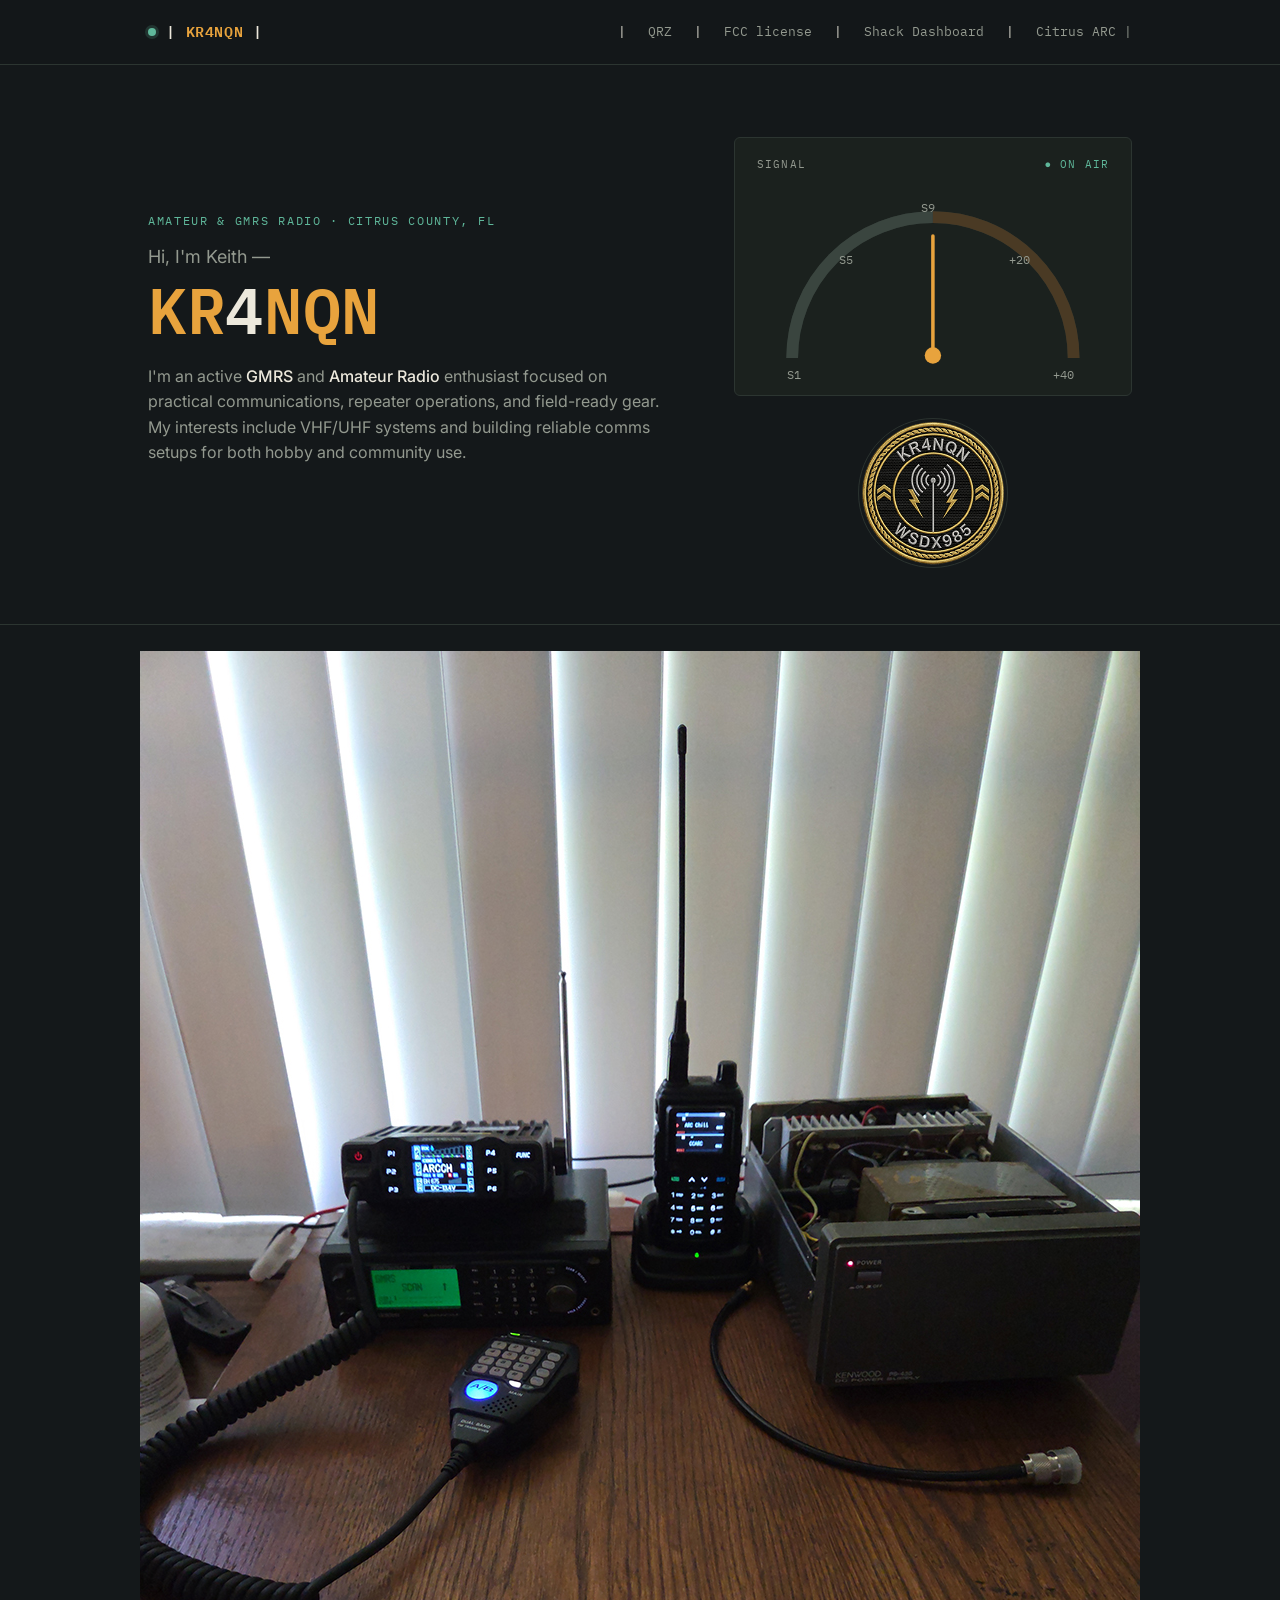
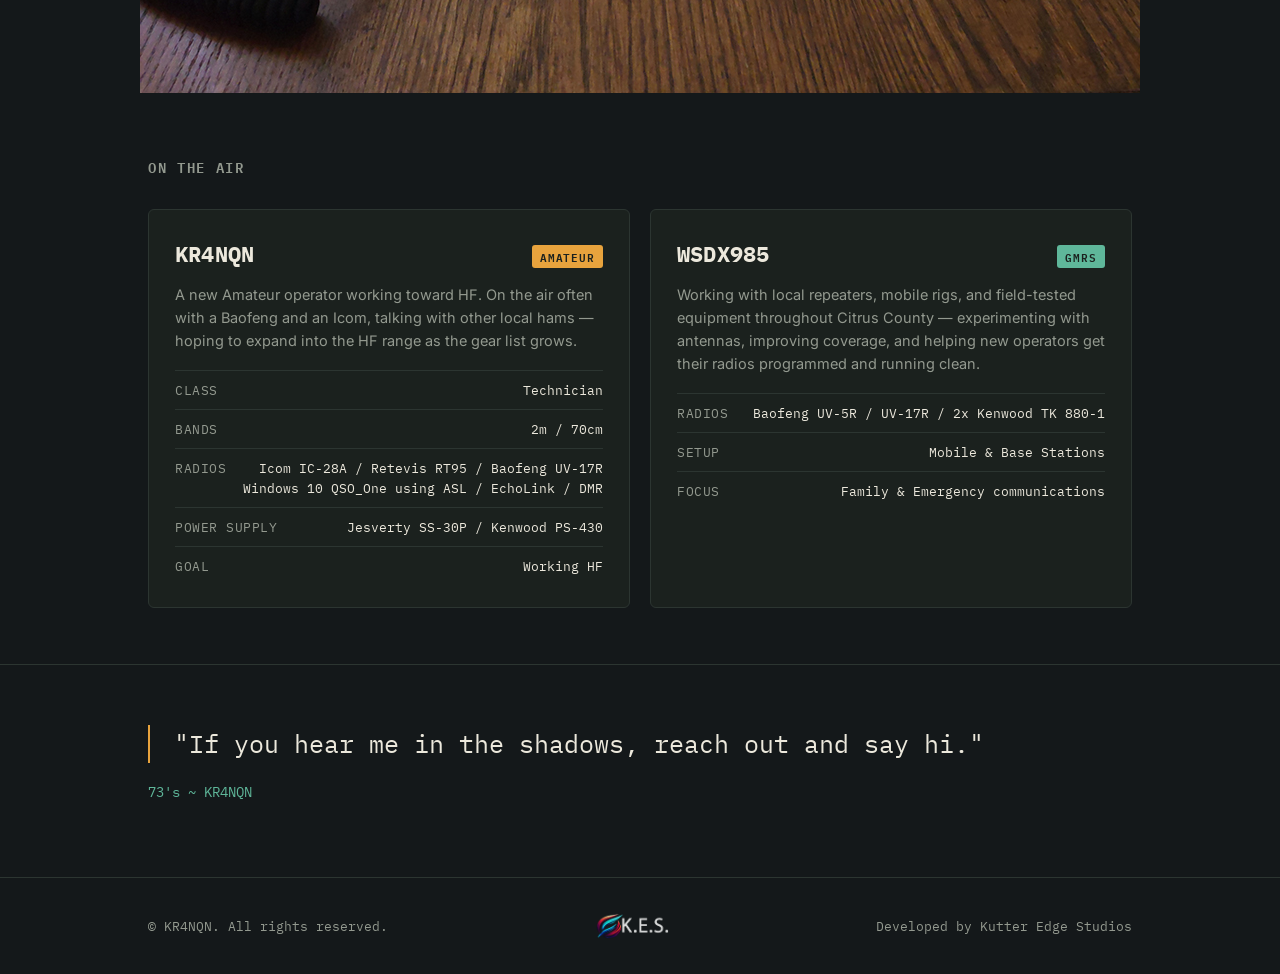
==== index.html @ a3c0c5b7 "small update" ====
<!DOCTYPE html>
<html lang="en">

<head>
  <meta charset="UTF-8">
  <meta name="viewport" content="width=device-width, initial-scale=1.0">
  <title>KR4NQN | Amateur Ham Radio Operator</title>
  <meta name="description" content="KR4NQN — Amateur and GMRS radio operator based in Citrus County, Florida.">
  <link rel="preconnect" href="https://fonts.googleapis.com">
  <link rel="preconnect" href="https://fonts.gstatic.com" crossorigin>
  <link
    href="https://fonts.googleapis.com/css2?family=IBM+Plex+Mono:wght@400;500;600&family=Inter:wght@400;500;600&display=swap"
    rel="stylesheet">
  <style>
    :root {
      --bg: #14181A;
      --panel: #1B211E;
      --panel-2: #1F2623;
      --line: #2C3531;
      --text: #ECE8DC;
      --text-dim: #93998F;
      --amber: #E8A33D;
      --amber-dim: #7A5A28;
      --teal: #5FB79A;
    }

    * {
      box-sizing: border-box;
    }

    html {
      scroll-behavior: smooth;
    }

    body {
      margin: 0;
      background: var(--bg);
      color: var(--text);
      font-family: 'Inter', sans-serif;
      line-height: 1.6;
    }

    @media (prefers-reduced-motion: reduce) {
      * {
        animation-duration: 0.01ms !important;
        animation-iteration-count: 1 !important;
      }
    }

    a {
      color: var(--amber);
      text-decoration: none;
    }

    a:hover {
      text-decoration: underline;
    }

    a:focus-visible,
    button:focus-visible {
      outline: 2px solid var(--amber);
      outline-offset: 3px;
    }

    .mono {
      font-family: 'IBM Plex Mono', monospace;
    }

    .wrap {
      max-width: 1040px;
      margin: 0 auto;
      padding: 0 28px;
    }

    header {
      border-bottom: 1px solid var(--line);
      padding: 20px 0;
      position: sticky;
      top: 0;
      background: rgba(20, 24, 26, 0.92);
      backdrop-filter: blur(6px);
      z-index: 10;
    }

    header .wrap {
      display: flex;
      align-items: center;
      justify-content: space-between;
      flex-wrap: wrap;
      gap: 14px;
    }

    .brand {
      display: flex;
      align-items: center;
      gap: 10px;
      font-family: 'IBM Plex Mono', monospace;
      font-weight: 600;
      letter-spacing: 0.04em;
      font-size: 15px;
    }

    .brand .dot {
      width: 8px;
      height: 8px;
      border-radius: 50%;
      background: var(--teal);
      box-shadow: 0 0 0 3px rgba(95, 183, 154, 0.18);
      animation: pulse 2.4s ease-in-out infinite;
    }

    @keyframes pulse {

      0%,
      100% {
        opacity: 1;
      }

      50% {
        opacity: 0.35;
      }
    }

    nav {
      display: flex;
      gap: 22px;
      font-family: 'IBM Plex Mono', monospace;
      font-size: 13px;
    }

    nav a {
      color: var(--text-dim);
    }

    nav a:hover {
      color: var(--amber);
    }

    .hero {
      padding: 72px 0 56px;
      border-bottom: 1px solid var(--line);
    }

    .eyebrow {
      font-family: 'IBM Plex Mono', monospace;
      font-size: 12px;
      letter-spacing: 0.14em;
      text-transform: uppercase;
      color: var(--teal);
      margin: 0 0 18px;
    }

    .hero-grid {
      display: grid;
      grid-template-columns: 1.15fr 0.85fr;
      gap: 48px;
      align-items: center;
    }

    h1 {
      margin: 0;
      font-family: 'IBM Plex Mono', monospace;
      font-weight: 600;
      font-size: clamp(40px, 6vw, 64px);
      letter-spacing: 0.01em;
      line-height: 1.02;
    }

    h1 .first {
      display: block;
      font-family: 'Inter', sans-serif;
      font-weight: 400;
      font-size: 18px;
      color: var(--text-dim);
      margin-bottom: 10px;
      letter-spacing: 0;
    }

    .callsign-amber {
      color: var(--amber);
    }

    .hero-bio {
      margin: 22px 0 28px;
      color: var(--text-dim);
      font-size: 16px;
      max-width: 52ch;
    }

    .hero-bio strong {
      color: var(--text);
      font-weight: 500;
    }

    .cta-row {
      display: flex;
      gap: 12px;
      flex-wrap: wrap;
    }

    .btn {
      font-family: 'IBM Plex Mono', monospace;
      font-size: 13px;
      padding: 11px 18px;
      border: 1px solid var(--amber-dim);
      border-radius: 3px;
      color: var(--amber);
      display: inline-flex;
      align-items: center;
      gap: 8px;
      transition: background 0.15s ease, border-color 0.15s ease;
    }

    .btn:hover {
      background: rgba(232, 163, 61, 0.08);
      border-color: var(--amber);
      text-decoration: none;
    }

    .btn.ghost {
      color: var(--text-dim);
      border-color: var(--line);
    }

    .btn.ghost:hover {
      color: var(--text);
      border-color: var(--text-dim);
      background: rgba(255, 255, 255, 0.03);
    }

    .panel-photo {
      display: flex;
      flex-direction: column;
      align-items: center;
      gap: 22px;
    }

    .meter-card {
      width: 100%;
      background: var(--panel);
      border: 1px solid var(--line);
      border-radius: 6px;
      padding: 18px 22px 14px;
    }

    .meter-label {
      display: flex;
      justify-content: space-between;
      align-items: center;
      font-family: 'IBM Plex Mono', monospace;
      font-size: 11px;
      letter-spacing: 0.1em;
      color: var(--text-dim);
      text-transform: uppercase;
      margin-bottom: 8px;
    }

    .meter-label span.on {
      color: var(--teal);
    }

    svg.gauge {
      width: 100%;
      height: auto;
      display: block;
    }

    .gauge-needle {
      transform-origin: 150px 148px;
      animation: sweep 6s ease-in-out infinite;
    }

    @keyframes sweep {
      0% {
        transform: rotate(-8deg);
      }

      50% {
        transform: rotate(14deg);
      }

      100% {
        transform: rotate(-8deg);
      }
    }

    .photo {
      width: 150px;
      height: 150px;
      border-radius: 50%;
      object-fit: cover;
      border: 1px solid var(--line);
      filter: grayscale(15%) contrast(1.03);
    }

    section {
      padding: 56px 0;
      border-bottom: 1px solid var(--line);
    }

    .section-head {
      margin: 0 0 30px;
    }

    .section-head h2 {
      font-family: 'IBM Plex Mono', monospace;
      font-size: 14px;
      letter-spacing: 0.12em;
      text-transform: uppercase;
      color: var(--text-dim);
      margin: 0;
      font-weight: 600;
    }

    .ops-grid {
      display: grid;
      grid-template-columns: 1fr 1fr;
      gap: 20px;
    }

    .op-card {
      background: var(--panel);
      border: 1px solid var(--line);
      border-radius: 6px;
      padding: 26px 26px 22px;
    }

    .op-card-head {
      display: flex;
      justify-content: space-between;
      align-items: baseline;
      margin-bottom: 6px;
    }

    .op-card-head h3 {
      font-family: 'IBM Plex Mono', monospace;
      font-size: 22px;
      margin: 0;
      color: var(--text);
      letter-spacing: 0.01em;
    }

    .op-tag {
      font-family: 'IBM Plex Mono', monospace;
      font-size: 11px;
      letter-spacing: 0.08em;
      color: var(--panel);
      background: var(--teal);
      padding: 3px 8px;
      border-radius: 3px;
      text-transform: uppercase;
      font-weight: 600;
    }

    .op-tag.amber {
      background: var(--amber);
    }

    .op-desc {
      color: var(--text-dim);
      font-size: 14.5px;
      margin: 12px 0 18px;
    }

    .log {
      border-top: 1px solid var(--line);
      margin-top: 4px;
    }

    .log-row {
      display: flex;
      justify-content: space-between;
      gap: 16px;
      padding: 9px 0;
      border-bottom: 1px solid var(--line);
      font-family: 'IBM Plex Mono', monospace;
      font-size: 12.5px;
    }

    .log-row:last-child {
      border-bottom: none;
    }

    .log-row .k {
      color: var(--text-dim);
      letter-spacing: 0.04em;
      text-transform: uppercase;
    }

    .log-row .v {
      color: var(--text);
      text-align: right;
    }

    .quote {
      padding: 60px 0;
      border-bottom: 1px solid var(--line);
    }

    .quote blockquote {
      margin: 0;
      font-family: 'IBM Plex Mono', monospace;
      font-size: clamp(19px, 2.6vw, 25px);
      color: var(--text);
      line-height: 1.5;
      border-left: 2px solid var(--amber);
      padding-left: 24px;
    }

    .quote .sig {
      margin-top: 18px;
      color: var(--teal);
      font-family: 'IBM Plex Mono', monospace;
      font-size: 14px;
    }

    footer {
      padding: 34px 0;
    }

    footer .wrap {
      display: flex;
      align-items: center;
      justify-content: space-between;
      flex-wrap: wrap;
      gap: 16px;
    }

    footer .foot-left {
      display: flex;
      align-items: center;
      gap: 12px;
    }

    footer img.logo {
      height: 28px;
      width: auto;
      opacity: 0.85;
    }

    footer p {
      margin: 0;
      color: var(--text-dim);
      font-size: 12.5px;
      font-family: 'IBM Plex Mono', monospace;
    }

    footer a {
      color: var(--text-dim);
    }

    footer a:hover {
      color: var(--amber);
    }

    @media (max-width:820px) {
      .hero-grid {
        grid-template-columns: 1fr;
      }

      .panel-photo {
        flex-direction: row;
        justify-content: space-between;
        align-items: center;
      }

      .meter-card {
        max-width: 220px;
      }

      .ops-grid {
        grid-template-columns: 1fr;
      }

      nav {
        gap: 16px;
      }
    }

    @media (max-width:520px) {
      .panel-photo {
        flex-direction: column;
      }

      .meter-card {
        max-width: none;
      }

      footer .wrap {
        flex-direction: column;
        align-items: flex-start;
      }
    }
  </style>
</head>

<body>
  <header>
    <div class="wrap">
      <div class="brand"><span class="dot" aria-hidden="true"></span>| <a href="index.html">KR4NQN</a> |</div>
      <nav>|
        <a href="https://www.qrz.com/db/KR4NQN" target="_blank">QRZ</a>|
        <a href="https://wireless2.fcc.gov/UlsApp/UlsSearch/results.jsp" target="_blank">FCC
          license</a>|
          <a href="index2.html">Shack Dashboard</a>|
          <a href="https://citrusham.org" target="_blank">Citrus ARC |</a>
      </nav>
    </div>
  </header>

  <section class="hero">
    <div class="wrap hero-grid">
      <div>
        <p class="eyebrow">Amateur &amp; GMRS radio &middot; Citrus County, FL</p>
        <h1><span class="first">Hi, I'm Keith —</span><span class="callsign-amber">KR</span>4</span><span
            class="callsign-amber">NQN</span></h1>
        <p class="hero-bio">
          I'm an active <strong>GMRS</strong> and <strong>Amateur Radio</strong> enthusiast focused on practical
          communications, repeater operations, and field-ready gear. My interests include VHF/UHF systems and
          building reliable comms setups for both hobby and community use.
        </p>
      </div>

      <div class="panel-photo">
        <div class="meter-card">
          <div class="meter-label">Signal <span class="on">&#9679; On air</span></div>
          <svg class="gauge" viewBox="0 0 300 170" role="img" aria-label="Illustrated signal strength meter">
            <path d="M 30 150 A 120 120 0 0 1 270 150" fill="none" stroke="#2C3531" stroke-width="10" />
            <path d="M 30 150 A 120 120 0 0 1 150 30" fill="none" stroke="#3A453F" stroke-width="10" />
            <path d="M 150 30 A 120 120 0 0 1 270 150" fill="none" stroke="#4A3A24" stroke-width="10" />
            <g class="mono" fill="#93998F" font-size="10">
              <text x="26" y="168">S1</text>
              <text x="70" y="70">S5</text>
              <text x="140" y="26">S9</text>
              <text x="215" y="70">+20</text>
              <text x="252" y="168">+40</text>
            </g>
            <g class="gauge-needle">
              <line x1="150" y1="148" x2="150" y2="46" stroke="#E8A33D" stroke-width="3" stroke-linecap="round" />
              <circle cx="150" cy="148" r="7" fill="#E8A33D" />
            </g>
          </svg>
        </div>
        <img class="photo" src="img/KR4NQN.png" alt="Portrait of Keith, KR4NQN">
      </div>
    </div>
  </section><br>

  <center>
    <div><img class="" src="img/shack.jpg" alt="me"></div>
  </center>

  <section id="operating">
    <div class="wrap">
      <div class="section-head">
        <h2>On the air</h2>
      </div>
      <div class="ops-grid">

        <div class="op-card">
          <div class="op-card-head">
            <h3>KR4NQN</h3>
            <span class="op-tag amber">Amateur</span>
          </div>
          <p class="op-desc">
            A new Amateur operator working toward HF. On the air often with a Baofeng and an Icom, talking
            with other local hams — hoping to expand into the HF range as the gear list grows.
          </p>
          <div class="log">
            <div class="log-row"><span class="k">Class</span><span class="v">Technician</span></div>
            <div class="log-row"><span class="k">Bands</span><span class="v">2m / 70cm</span></div>
            <div class="log-row"><span class="k">Radios</span><span class="v">Icom IC-28A / Retevis RT95 / Baofeng
                UV-17R<br>Windows 10 QSO_One using ASL / EchoLink / DMR</span></div>
            <div class="log-row"><span class="k">Power Supply</span><span class="v">Jesverty SS-30P / Kenwood PS-430</span></div>
            <div class="log-row"><span class="k">Goal</span><span class="v">Working HF</span></div>
          </div>
        </div>

        <div class="op-card">
          <div class="op-card-head">
            <h3>WSDX985</h3>
            <span class="op-tag">GMRS</span>
          </div>
          <p class="op-desc">
            Working with local repeaters, mobile rigs, and field-tested equipment throughout Citrus County —
            experimenting with antennas, improving coverage, and helping new operators get their radios
            programmed and running clean.
          </p>
          <div class="log">
            <div class="log-row"><span class="k">Radios</span><span class="v">Baofeng UV-5R / UV-17R / 2x Kenwood TK 880-1</span></div>
            <div class="log-row"><span class="k">Setup</span><span class="v">Mobile &amp; Base Stations</span></div>
            <div class="log-row"><span class="k">Focus</span><span class="v">Family &amp; Emergency communications</span></div>
          </div>
        </div>

      </div>
    </div>
  </section>

  <section class="quote">
    <div class="wrap">
      <blockquote>"If you hear me in the
        shadows, reach out and say hi."</blockquote>
      <p class="sig">73's ~ KR4NQN</p>
    </div>
  </section>

  <footer>
    <div class="wrap">
      <div class="foot-left">
        <p>&copy; KR4NQN. All rights reserved.</p>
      </div>
      <img class="logo" src="https://kutteredge.github.io/KR4NQN/img/logo.png" alt="KR4NQN logo">

      <p>Developed by <a href="https://kutteredgestudios.com" target="_blank">Kutter Edge Studios</a></p>
    </div>
  </footer>

</body>

</html>
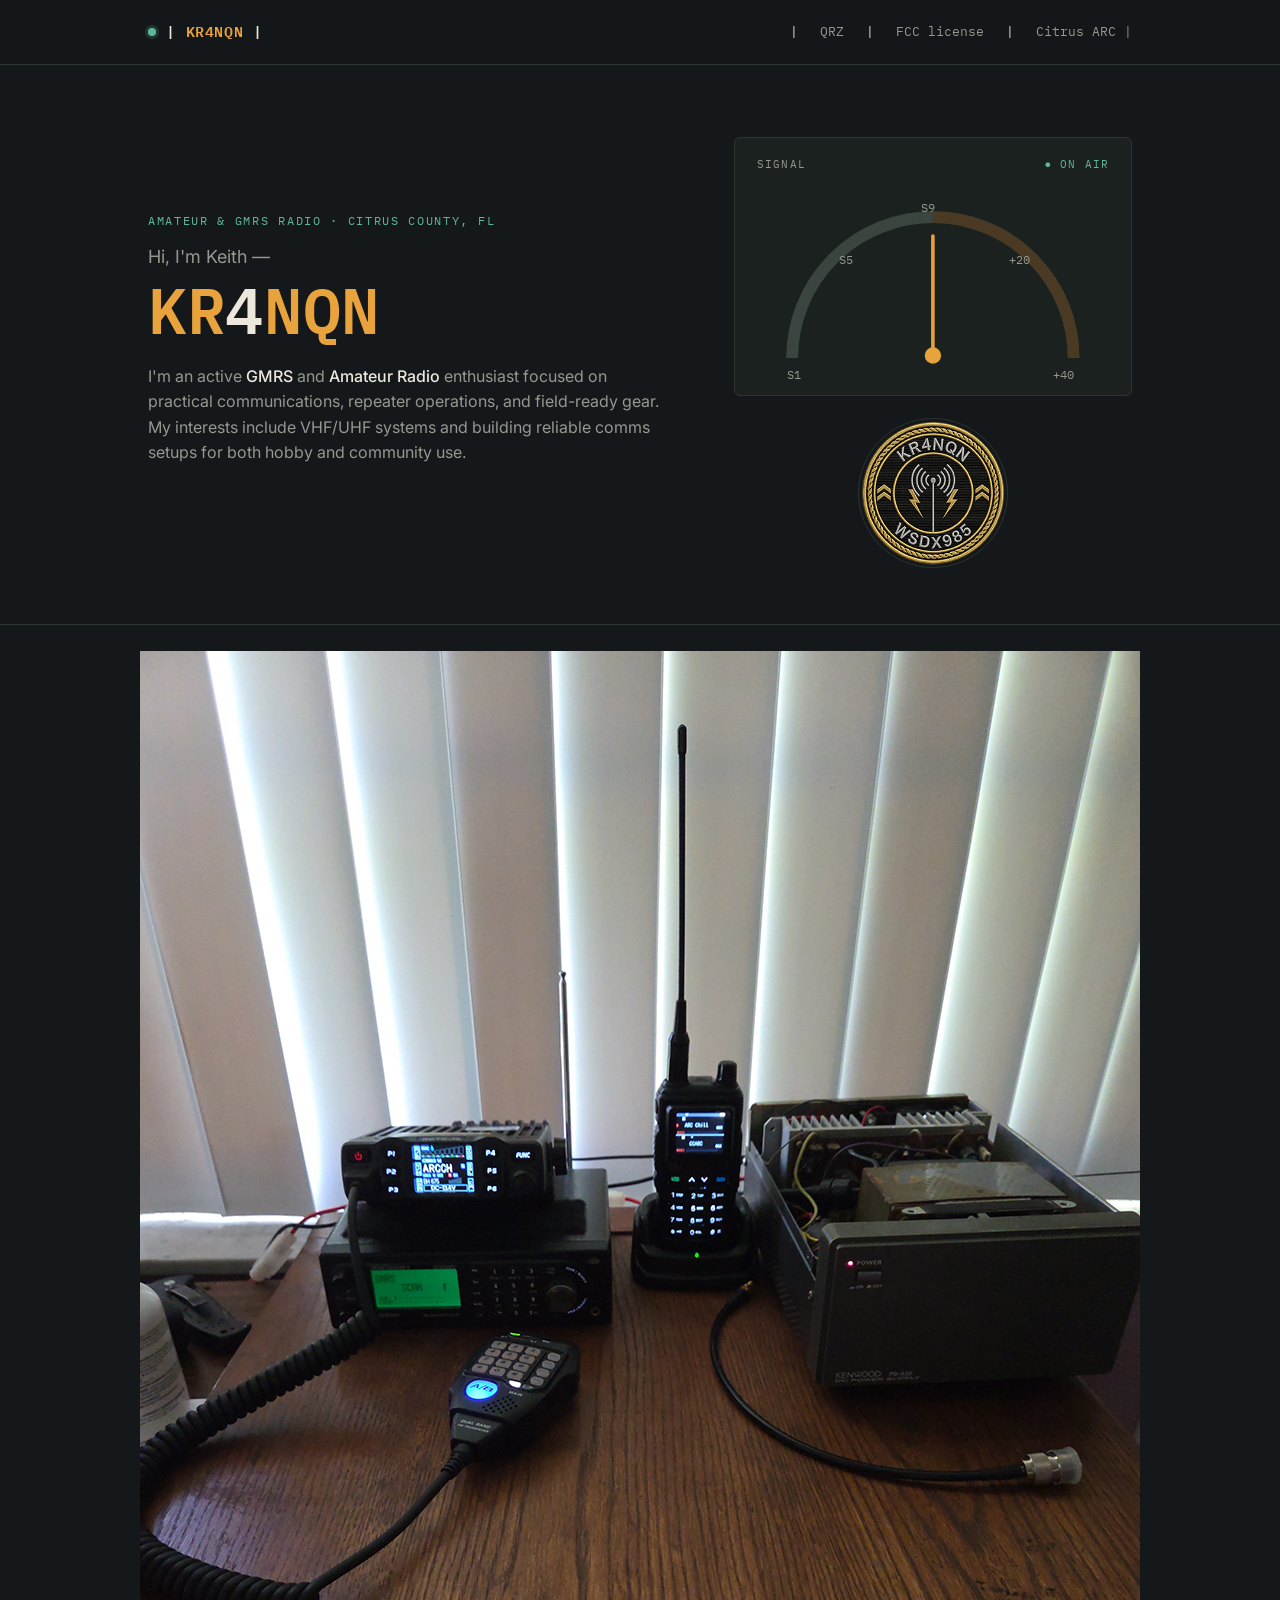
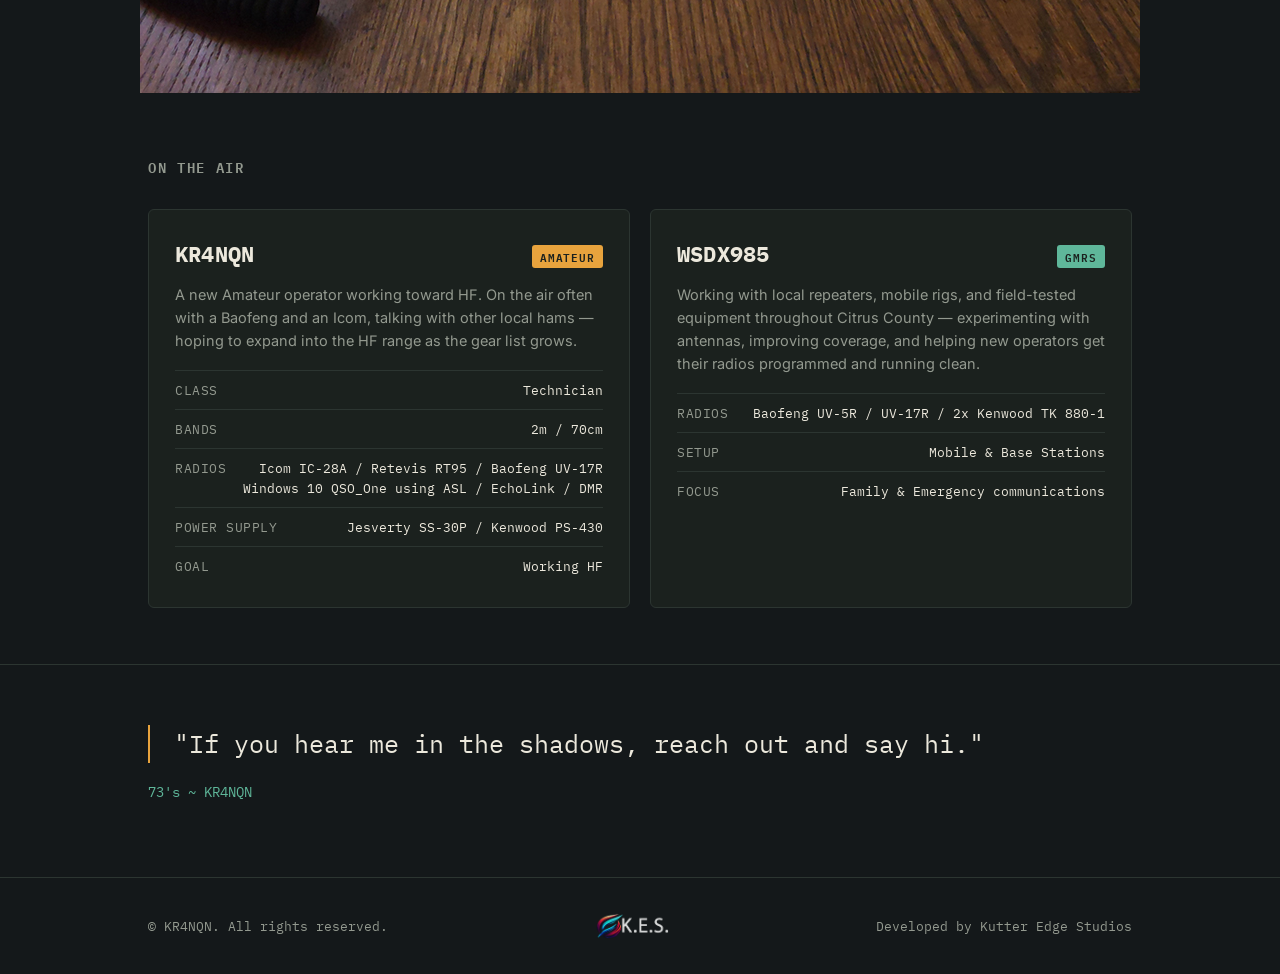
==== commit 26721d86: "Update index.html" ====
--- a/index.html
+++ b/index.html
@@ -502,7 +502,6 @@
         <a href="https://www.qrz.com/db/KR4NQN" target="_blank">QRZ</a>|
         <a href="https://wireless2.fcc.gov/UlsApp/UlsSearch/results.jsp" target="_blank">FCC
           license</a>|
-          <a href="index2.html">Shack Dashboard</a>|
           <a href="https://citrusham.org" target="_blank">Citrus ARC |</a>
       </nav>
     </div>
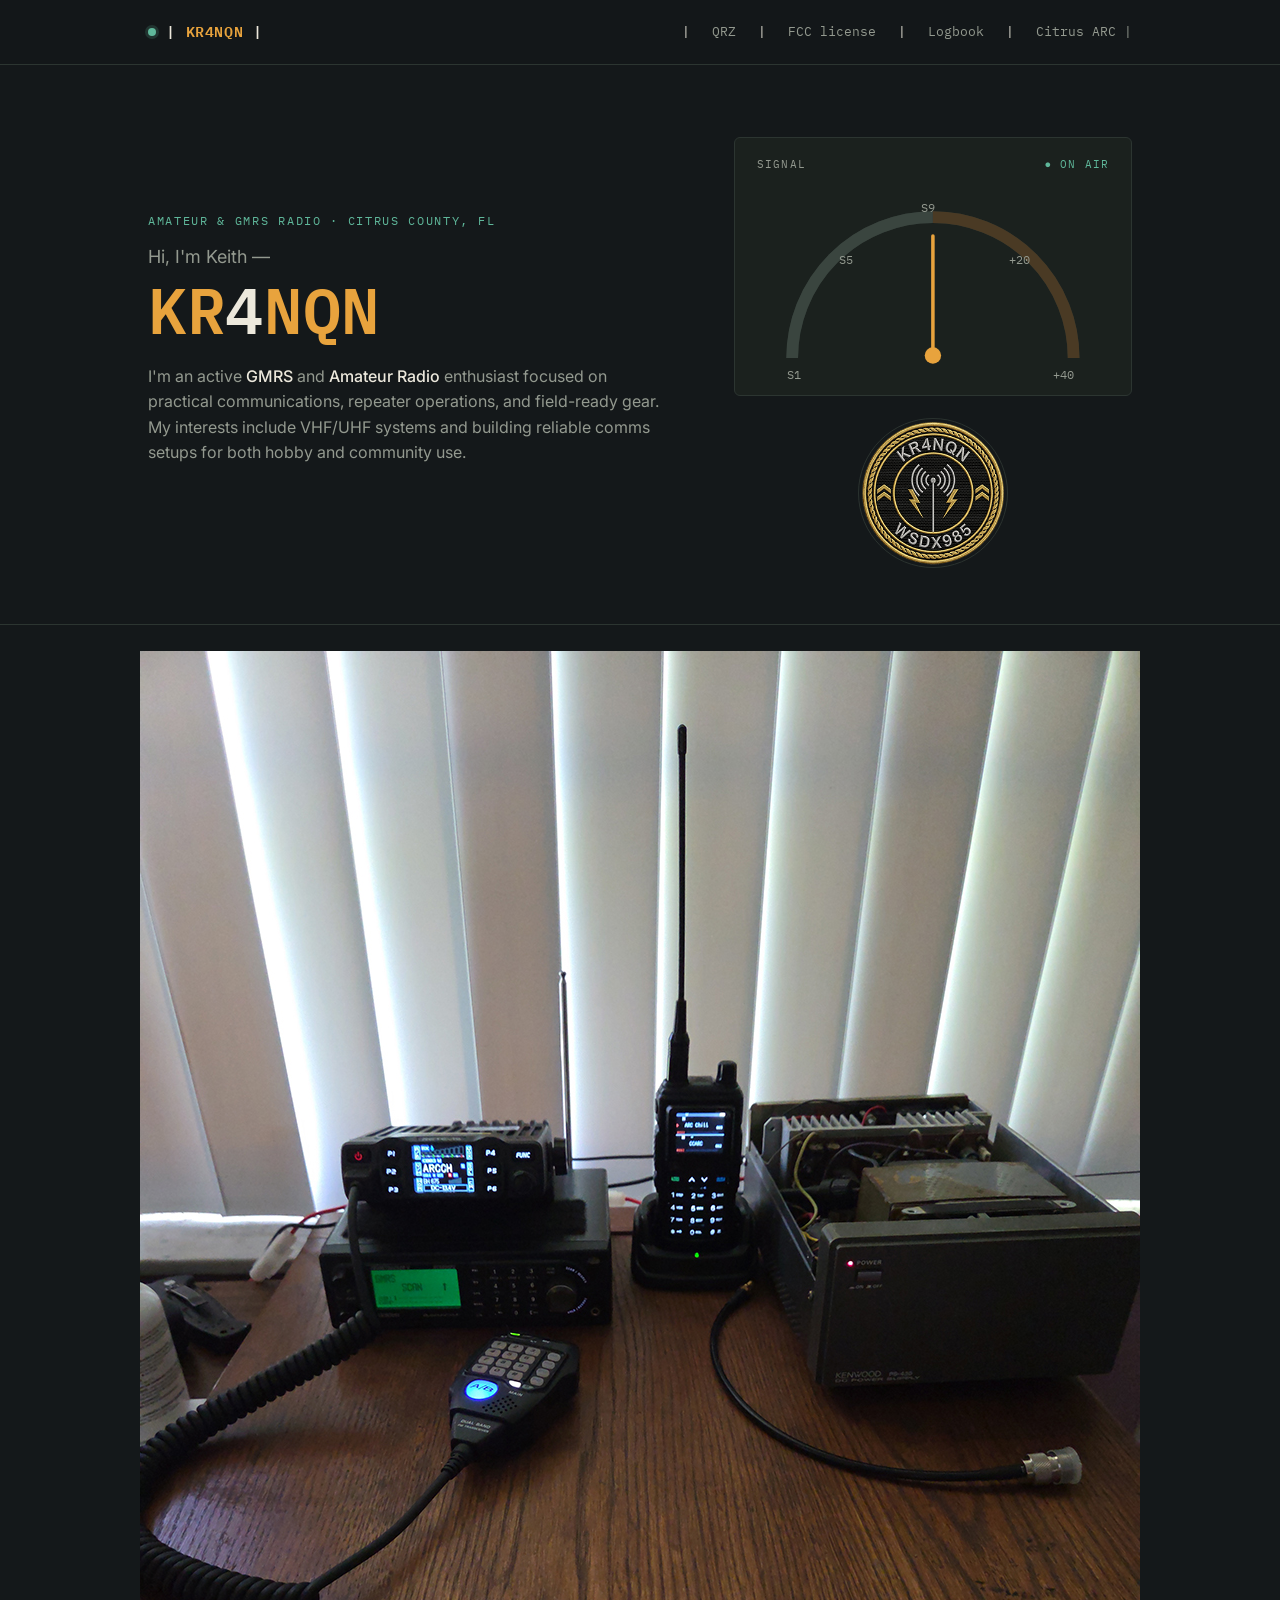
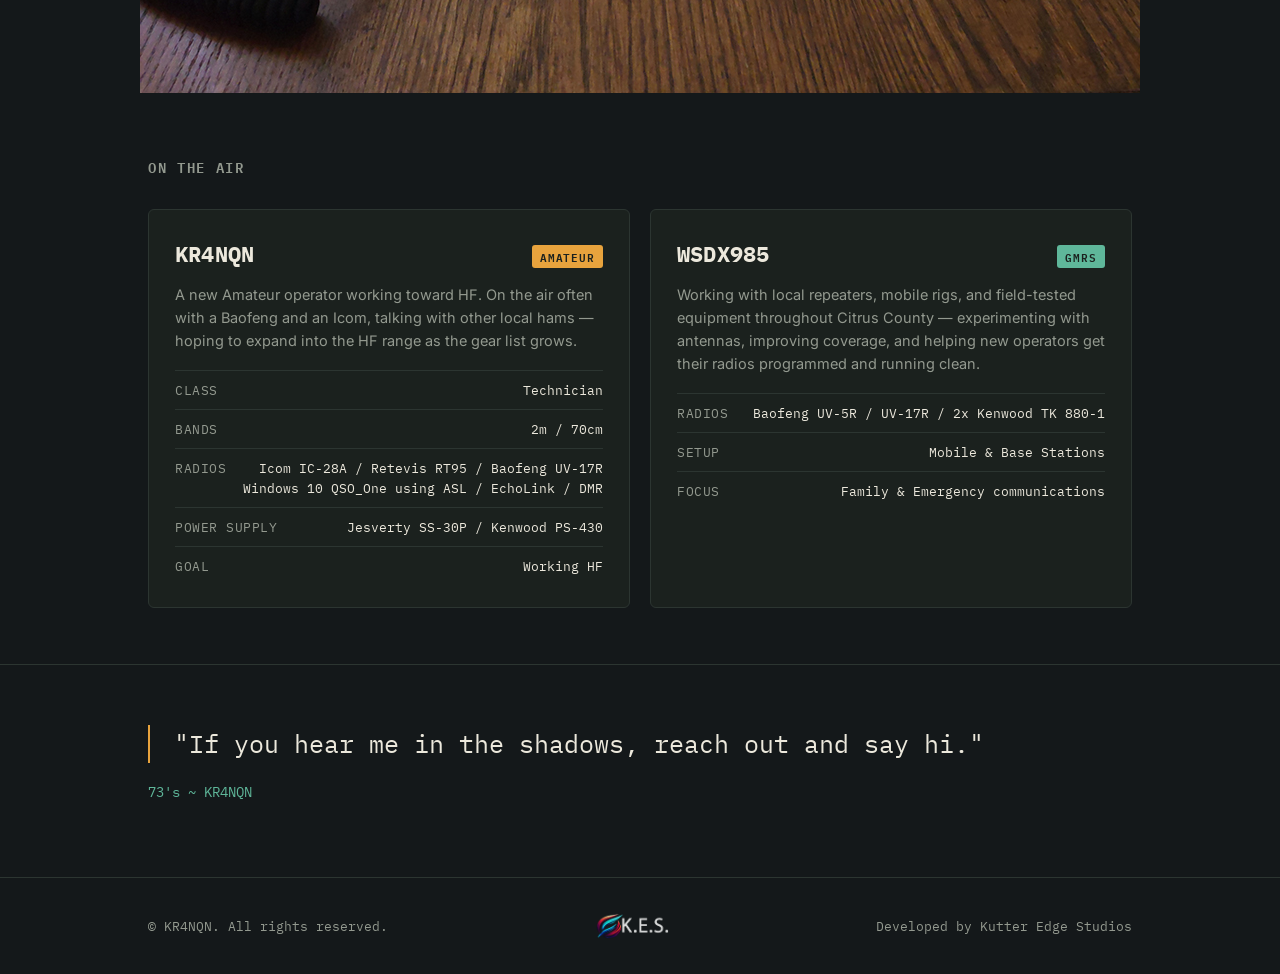
==== commit 2fed527d: "update" ====
--- a/index.html
+++ b/index.html
@@ -502,6 +502,7 @@
         <a href="https://www.qrz.com/db/KR4NQN" target="_blank">QRZ</a>|
         <a href="https://wireless2.fcc.gov/UlsApp/UlsSearch/results.jsp" target="_blank">FCC
           license</a>|
+          <a href="hamdash.html"> Logbook</a>|
           <a href="https://citrusham.org" target="_blank">Citrus ARC |</a>
       </nav>
     </div>
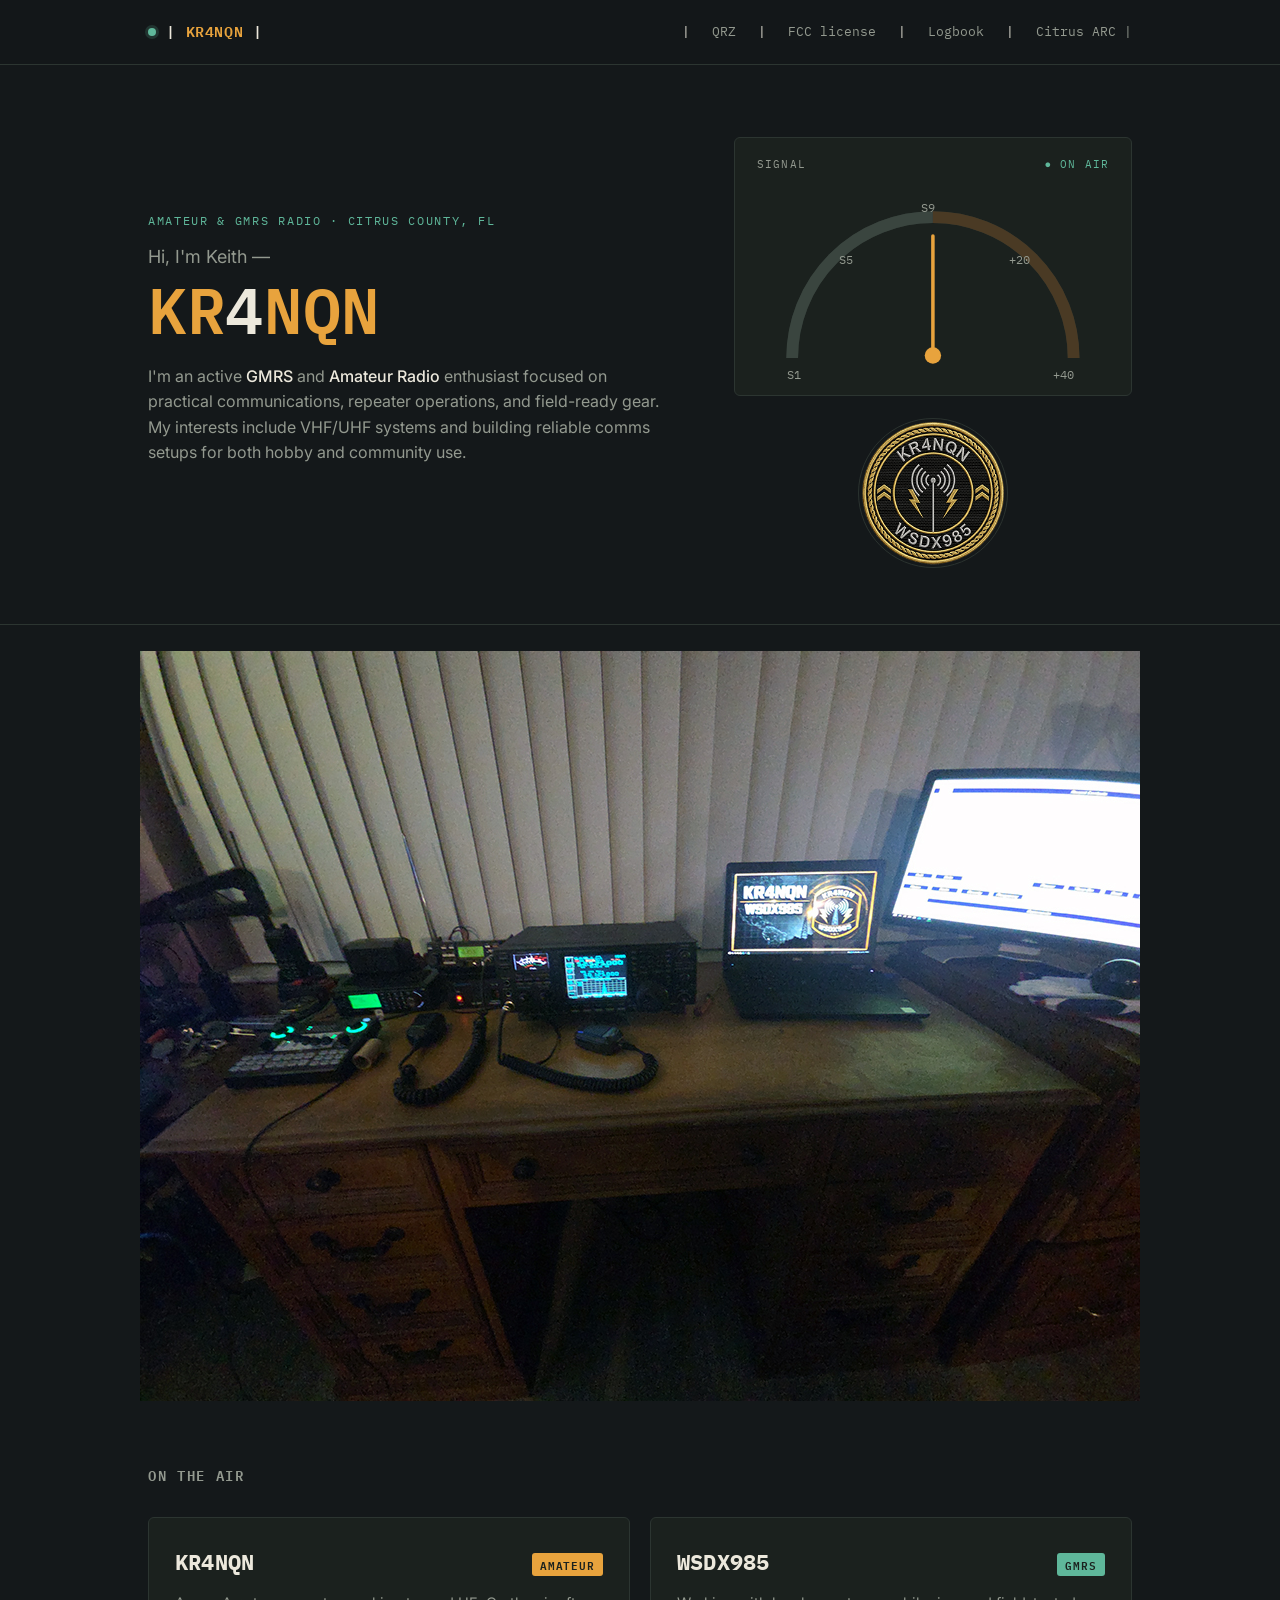
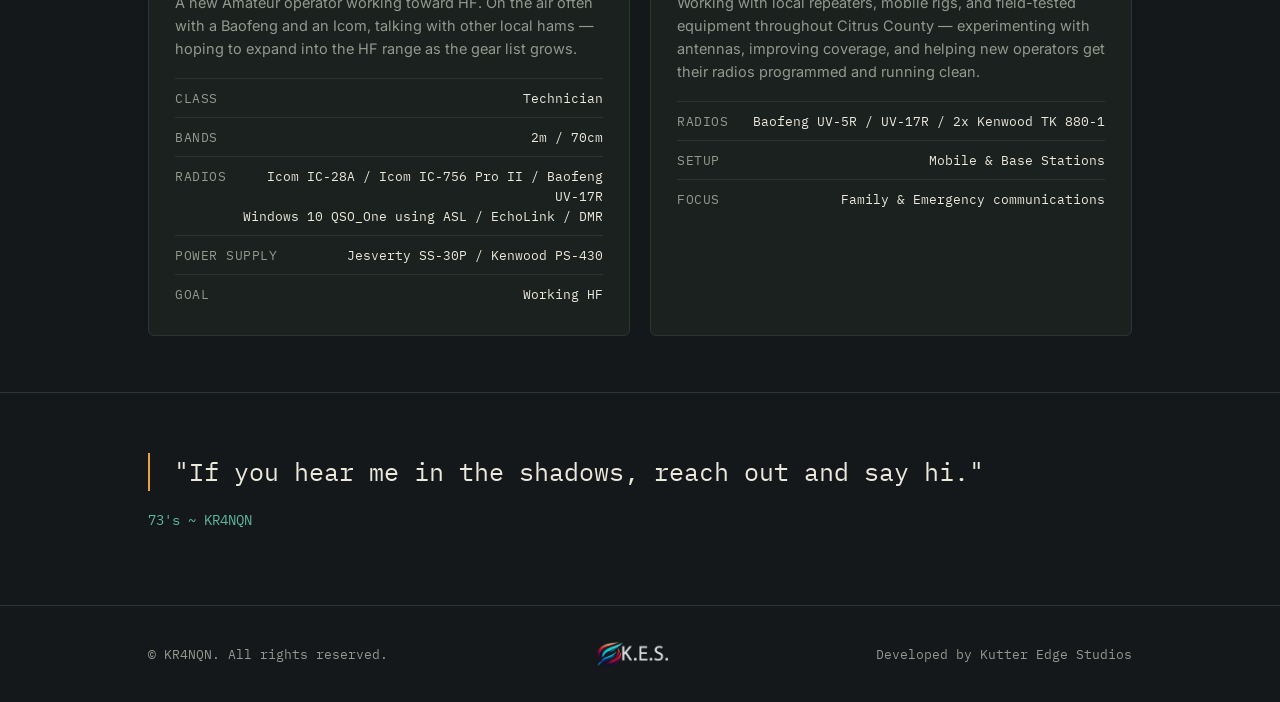
==== commit 051c1ad7: "update" ====
--- a/index.html
+++ b/index.html
@@ -547,7 +547,7 @@
   </section><br>
 
   <center>
-    <div><img class="" src="img/shack.jpg" alt="me"></div>
+    <div><img class="" src="img/shack1.jpg" alt="me"></div>
   </center>
 
   <section id="operating">
@@ -569,7 +569,7 @@
           <div class="log">
             <div class="log-row"><span class="k">Class</span><span class="v">Technician</span></div>
             <div class="log-row"><span class="k">Bands</span><span class="v">2m / 70cm</span></div>
-            <div class="log-row"><span class="k">Radios</span><span class="v">Icom IC-28A / Retevis RT95 / Baofeng
+            <div class="log-row"><span class="k">Radios</span><span class="v">Icom IC-28A / Icom IC-756 Pro II / Baofeng
                 UV-17R<br>Windows 10 QSO_One using ASL / EchoLink / DMR</span></div>
             <div class="log-row"><span class="k">Power Supply</span><span class="v">Jesverty SS-30P / Kenwood PS-430</span></div>
             <div class="log-row"><span class="k">Goal</span><span class="v">Working HF</span></div>
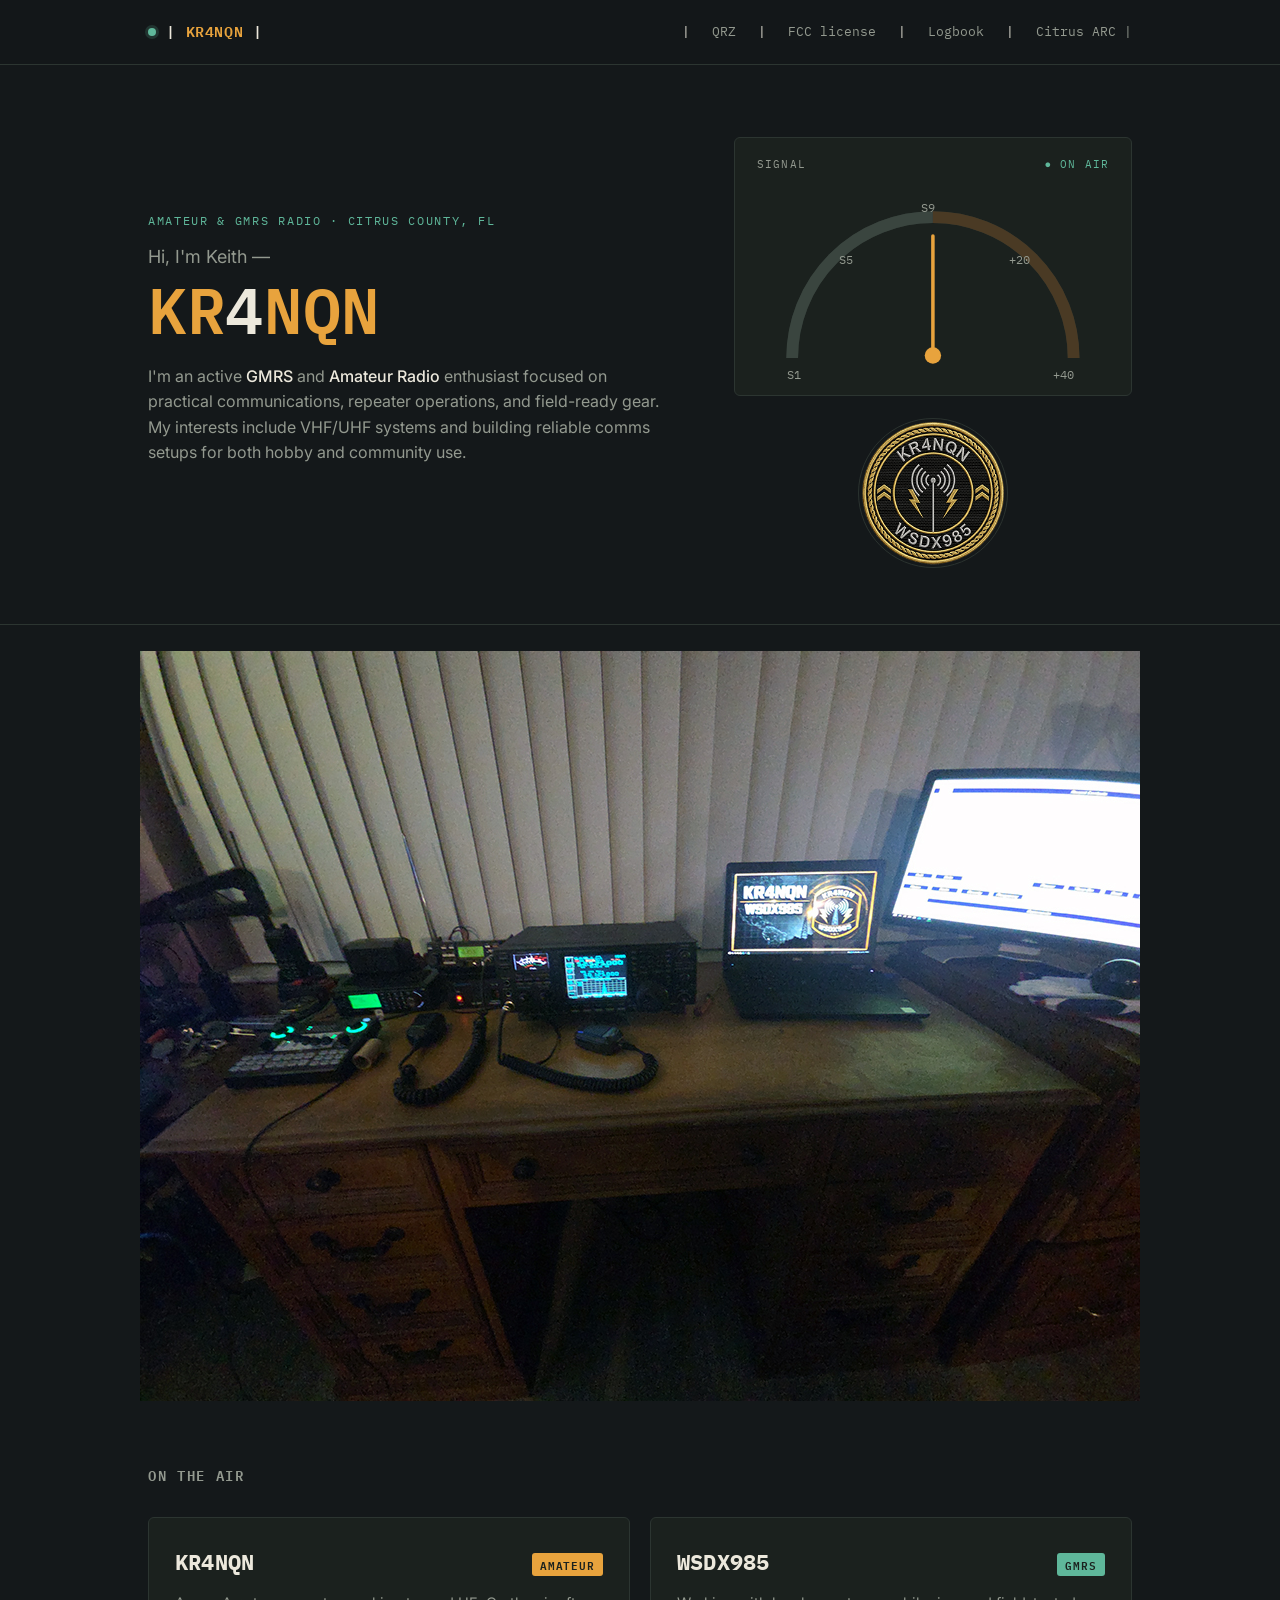
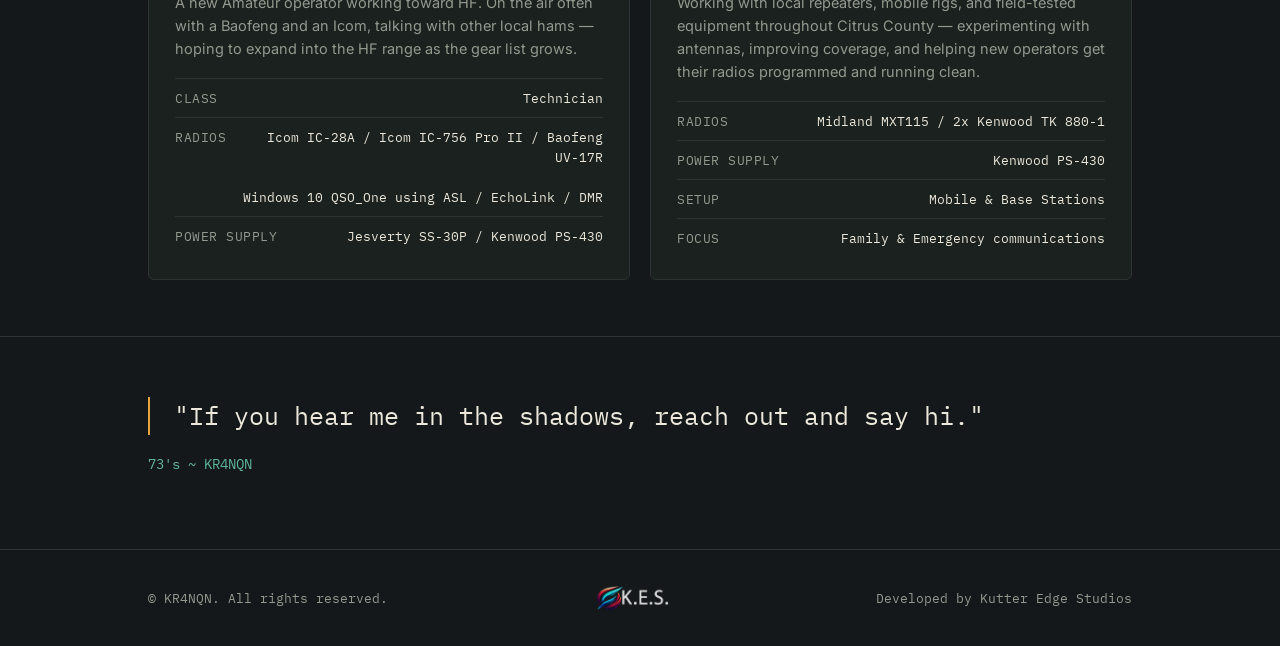
==== commit 917719cc: "Update index.html" ====
--- a/index.html
+++ b/index.html
@@ -568,11 +568,8 @@
           </p>
           <div class="log">
             <div class="log-row"><span class="k">Class</span><span class="v">Technician</span></div>
-            <div class="log-row"><span class="k">Bands</span><span class="v">2m / 70cm</span></div>
-            <div class="log-row"><span class="k">Radios</span><span class="v">Icom IC-28A / Icom IC-756 Pro II / Baofeng
-                UV-17R<br>Windows 10 QSO_One using ASL / EchoLink / DMR</span></div>
+            <div class="log-row"><span class="k">Radios</span><span class="v">Icom IC-28A / Icom IC-756 Pro II / Baofeng UV-17R<br><br>Windows 10 QSO_One using ASL / EchoLink / DMR</span></div>
             <div class="log-row"><span class="k">Power Supply</span><span class="v">Jesverty SS-30P / Kenwood PS-430</span></div>
-            <div class="log-row"><span class="k">Goal</span><span class="v">Working HF</span></div>
           </div>
         </div>
 
@@ -587,7 +584,8 @@
             programmed and running clean.
           </p>
           <div class="log">
-            <div class="log-row"><span class="k">Radios</span><span class="v">Baofeng UV-5R / UV-17R / 2x Kenwood TK 880-1</span></div>
+            <div class="log-row"><span class="k">Radios</span><span class="v">Midland MXT115 / 2x Kenwood TK 880-1</span></div>
+            <div class="log-row"><span class="k">Power Supply</span><span class="v">Kenwood PS-430</span></div>
             <div class="log-row"><span class="k">Setup</span><span class="v">Mobile &amp; Base Stations</span></div>
             <div class="log-row"><span class="k">Focus</span><span class="v">Family &amp; Emergency communications</span></div>
           </div>
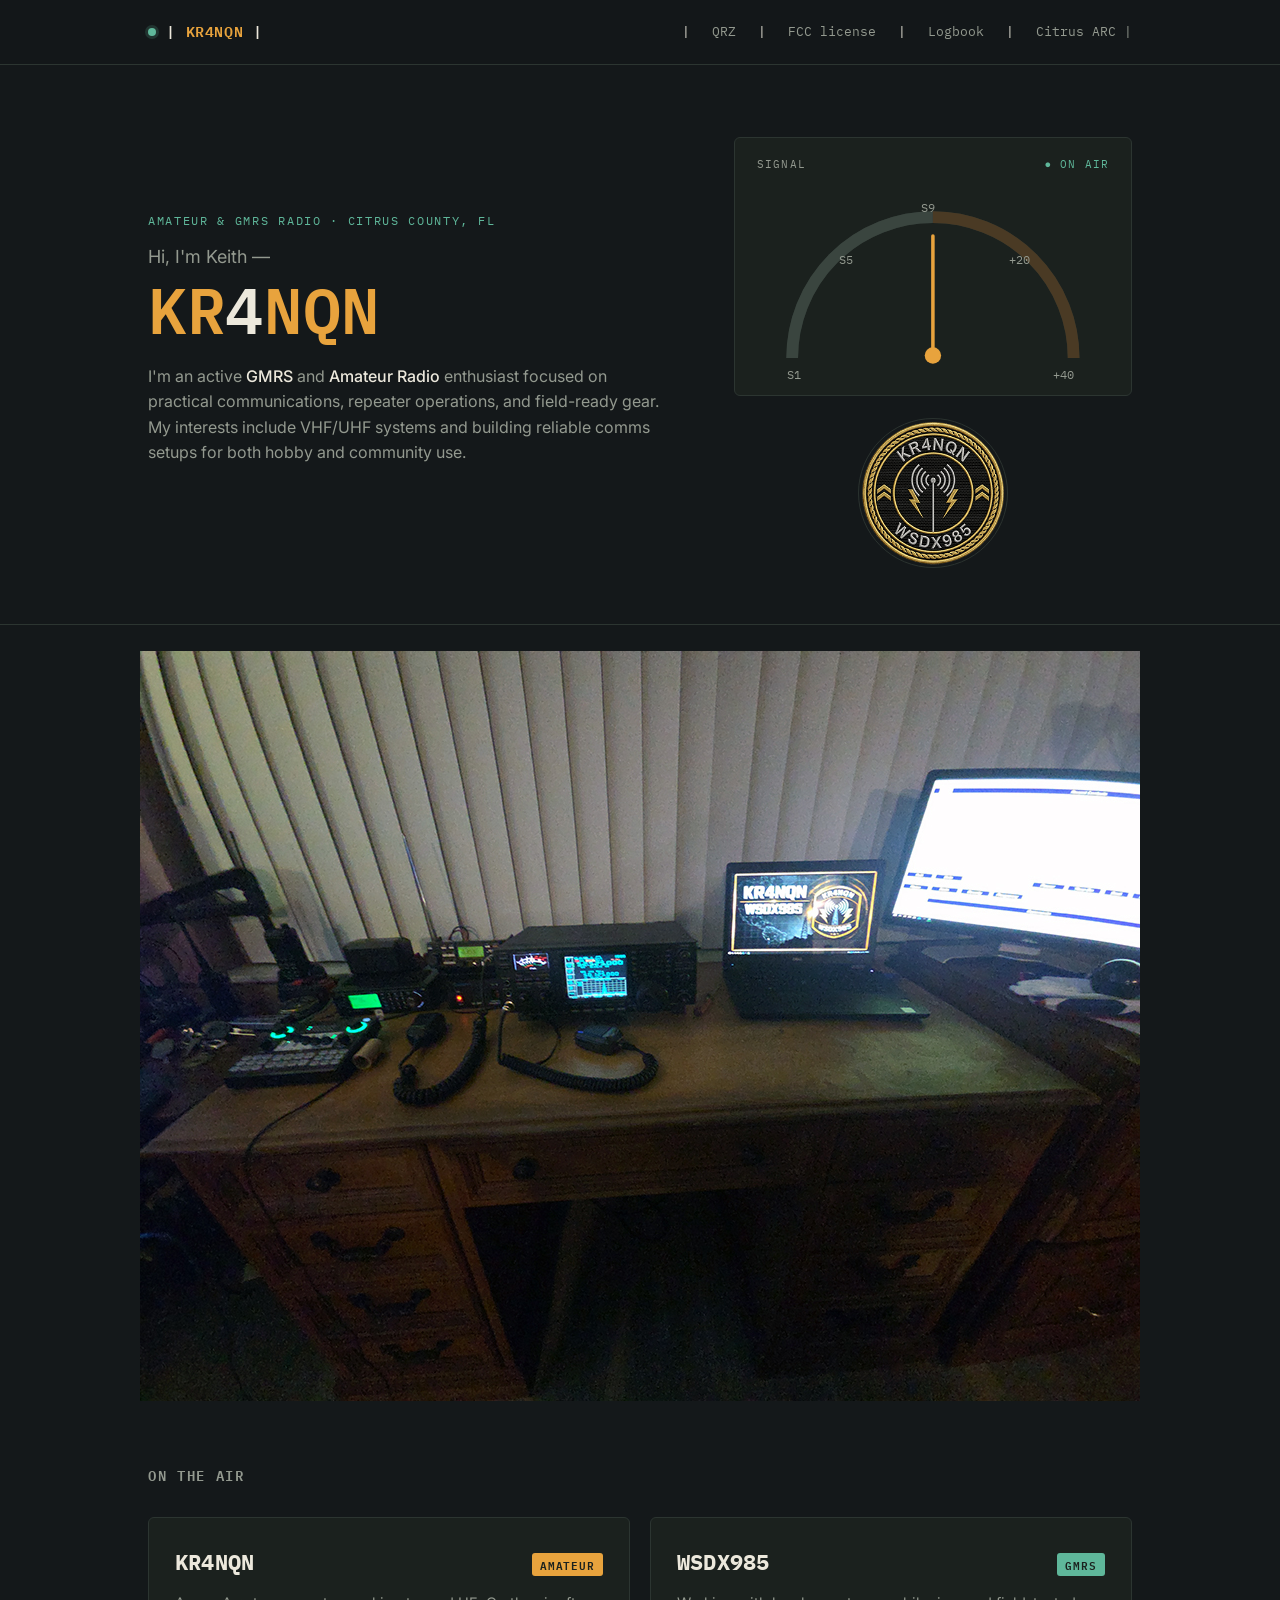
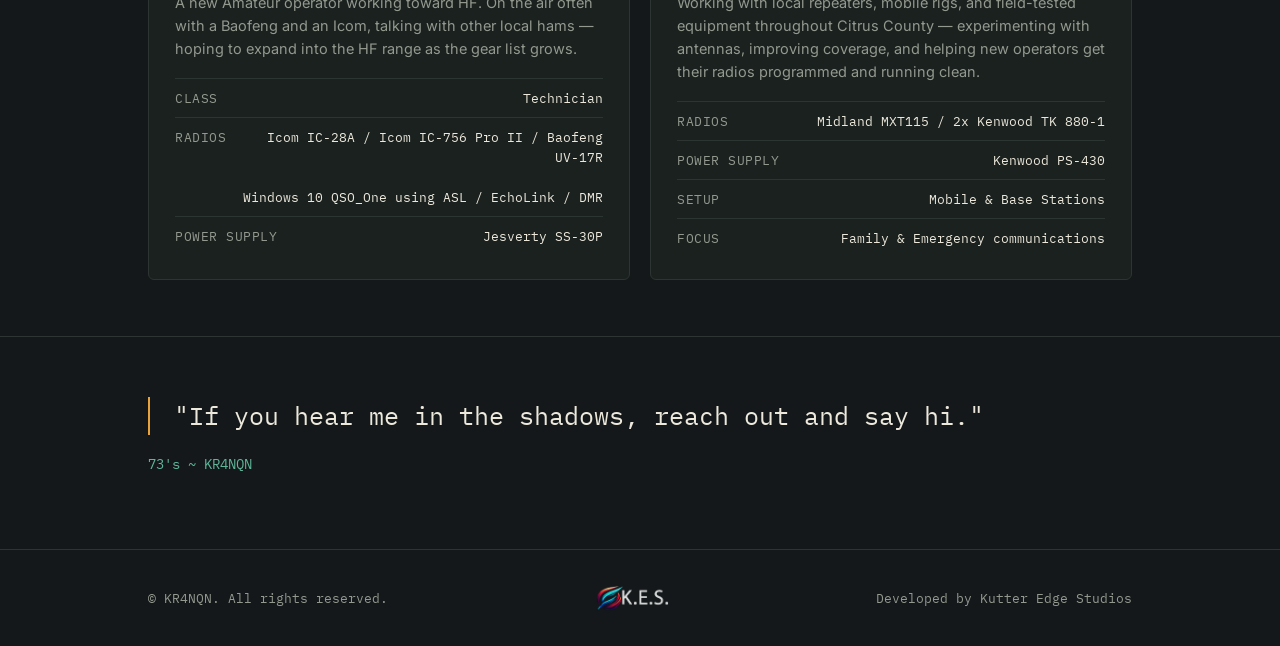
==== commit b8e08eb4: "Update index.html" ====
--- a/index.html
+++ b/index.html
@@ -569,7 +569,7 @@
           <div class="log">
             <div class="log-row"><span class="k">Class</span><span class="v">Technician</span></div>
             <div class="log-row"><span class="k">Radios</span><span class="v">Icom IC-28A / Icom IC-756 Pro II / Baofeng UV-17R<br><br>Windows 10 QSO_One using ASL / EchoLink / DMR</span></div>
-            <div class="log-row"><span class="k">Power Supply</span><span class="v">Jesverty SS-30P / Kenwood PS-430</span></div>
+            <div class="log-row"><span class="k">Power Supply</span><span class="v">Jesverty SS-30P</span></div>
           </div>
         </div>
 
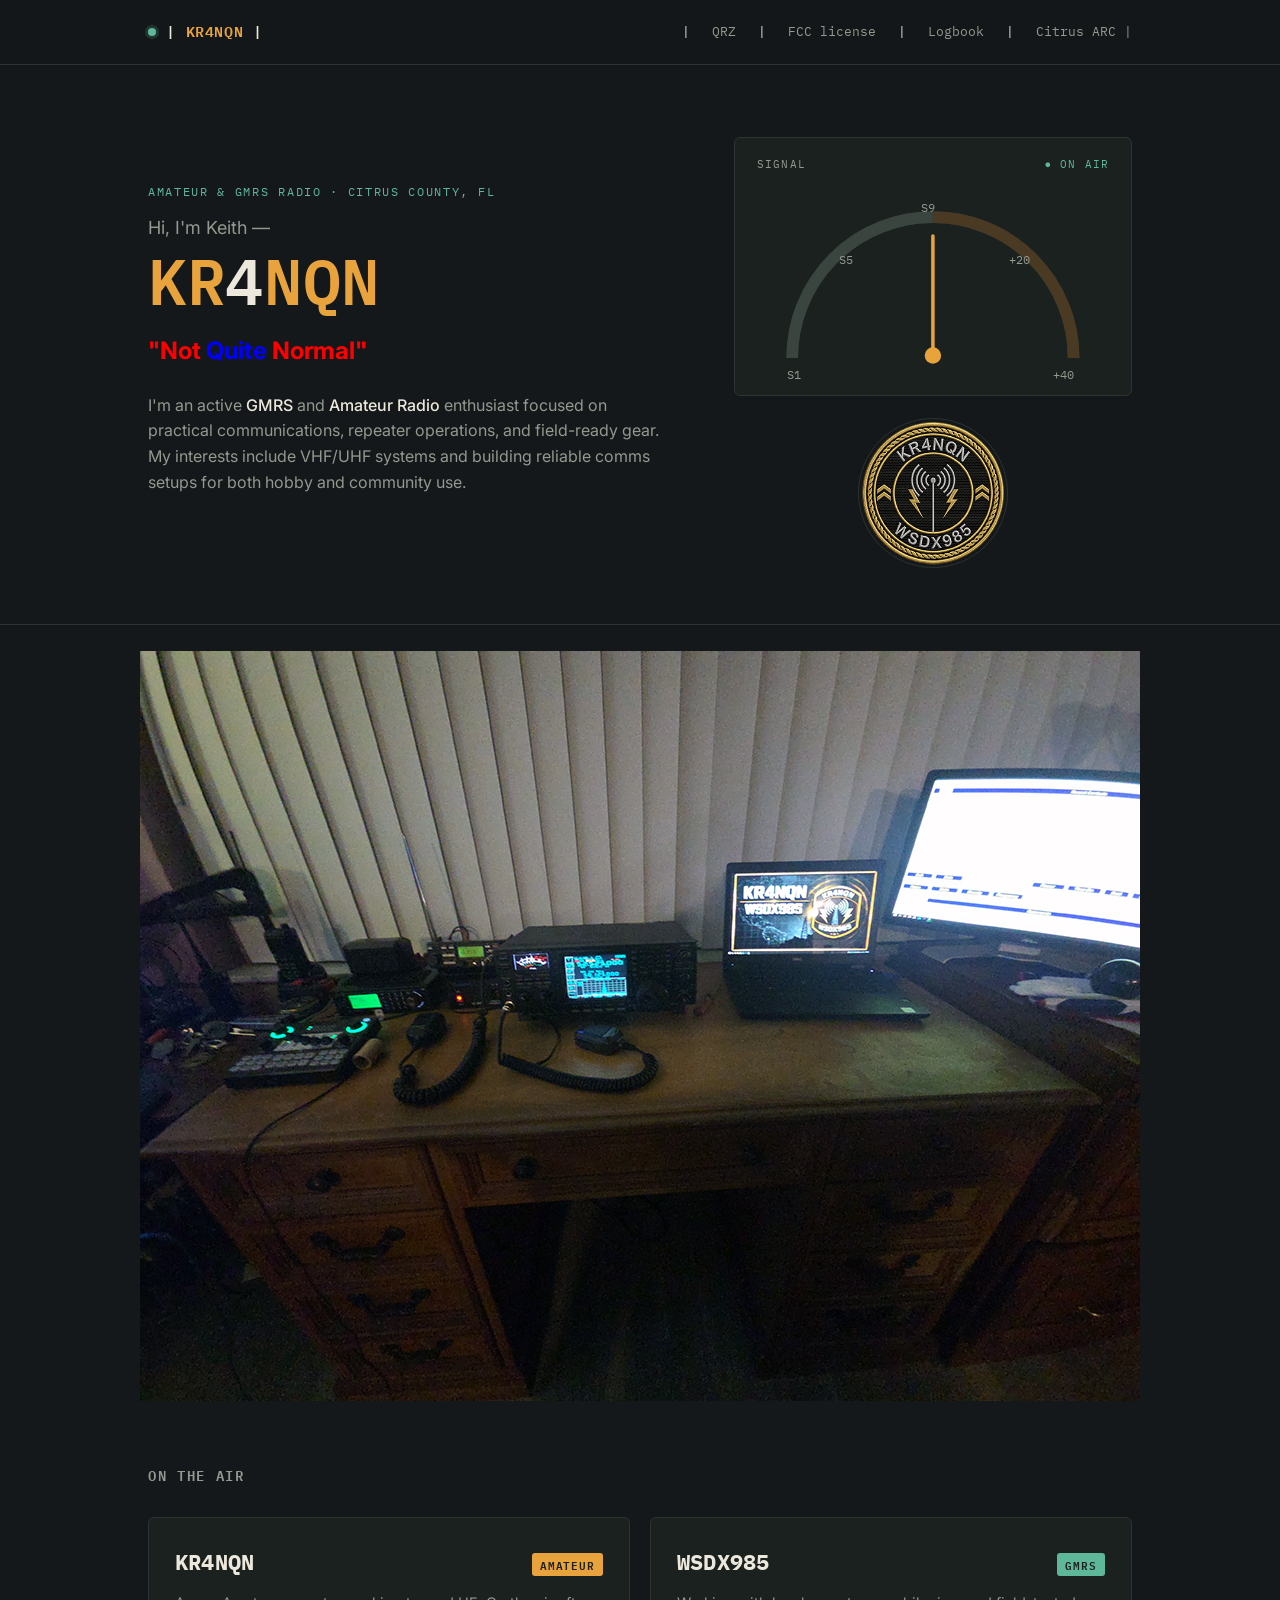
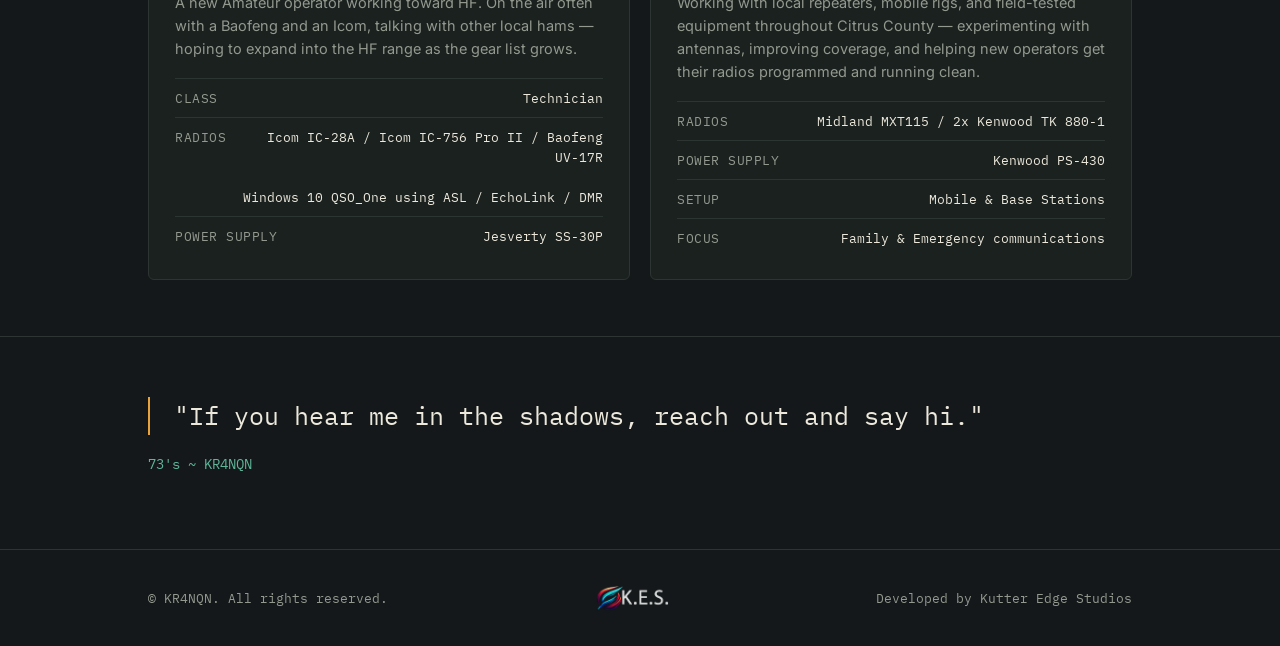
==== commit 1f19028a: "Update index.html" ====
--- a/index.html
+++ b/index.html
@@ -180,6 +180,14 @@
       color: var(--amber);
     }
 
+    .callsign-Blue {
+      color: blue;
+    }
+
+    .callsign-red {
+      color: red;
+    }
+
     .hero-bio {
       margin: 22px 0 28px;
       color: var(--text-dim);
@@ -514,6 +522,8 @@
         <p class="eyebrow">Amateur &amp; GMRS radio &middot; Citrus County, FL</p>
         <h1><span class="first">Hi, I'm Keith —</span><span class="callsign-amber">KR</span>4</span><span
             class="callsign-amber">NQN</span></h1>
+            
+            <h2><span class="callsign-red">"Not</span> <span class="callsign-Blue">Quite</span><span class="callsign-red"> Normal"</span></h2>
         <p class="hero-bio">
           I'm an active <strong>GMRS</strong> and <strong>Amateur Radio</strong> enthusiast focused on practical
           communications, repeater operations, and field-ready gear. My interests include VHF/UHF systems and
